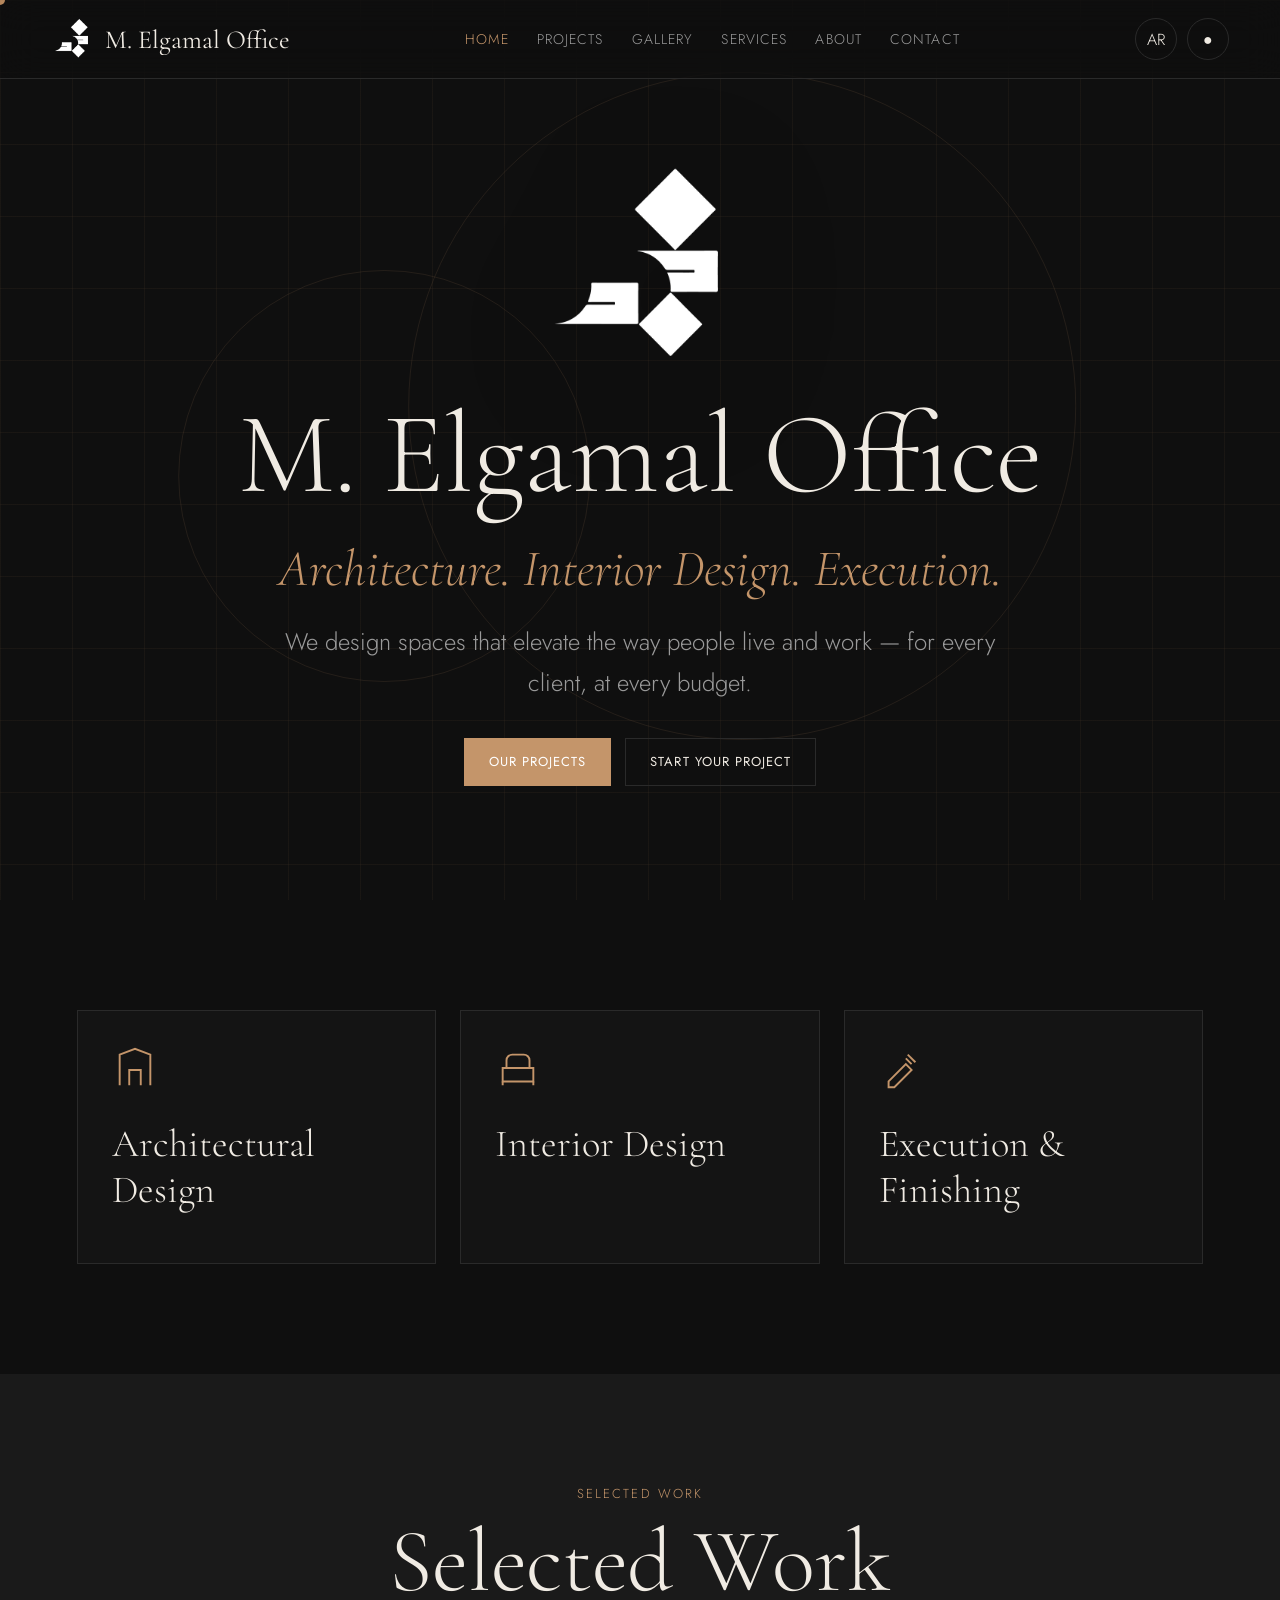
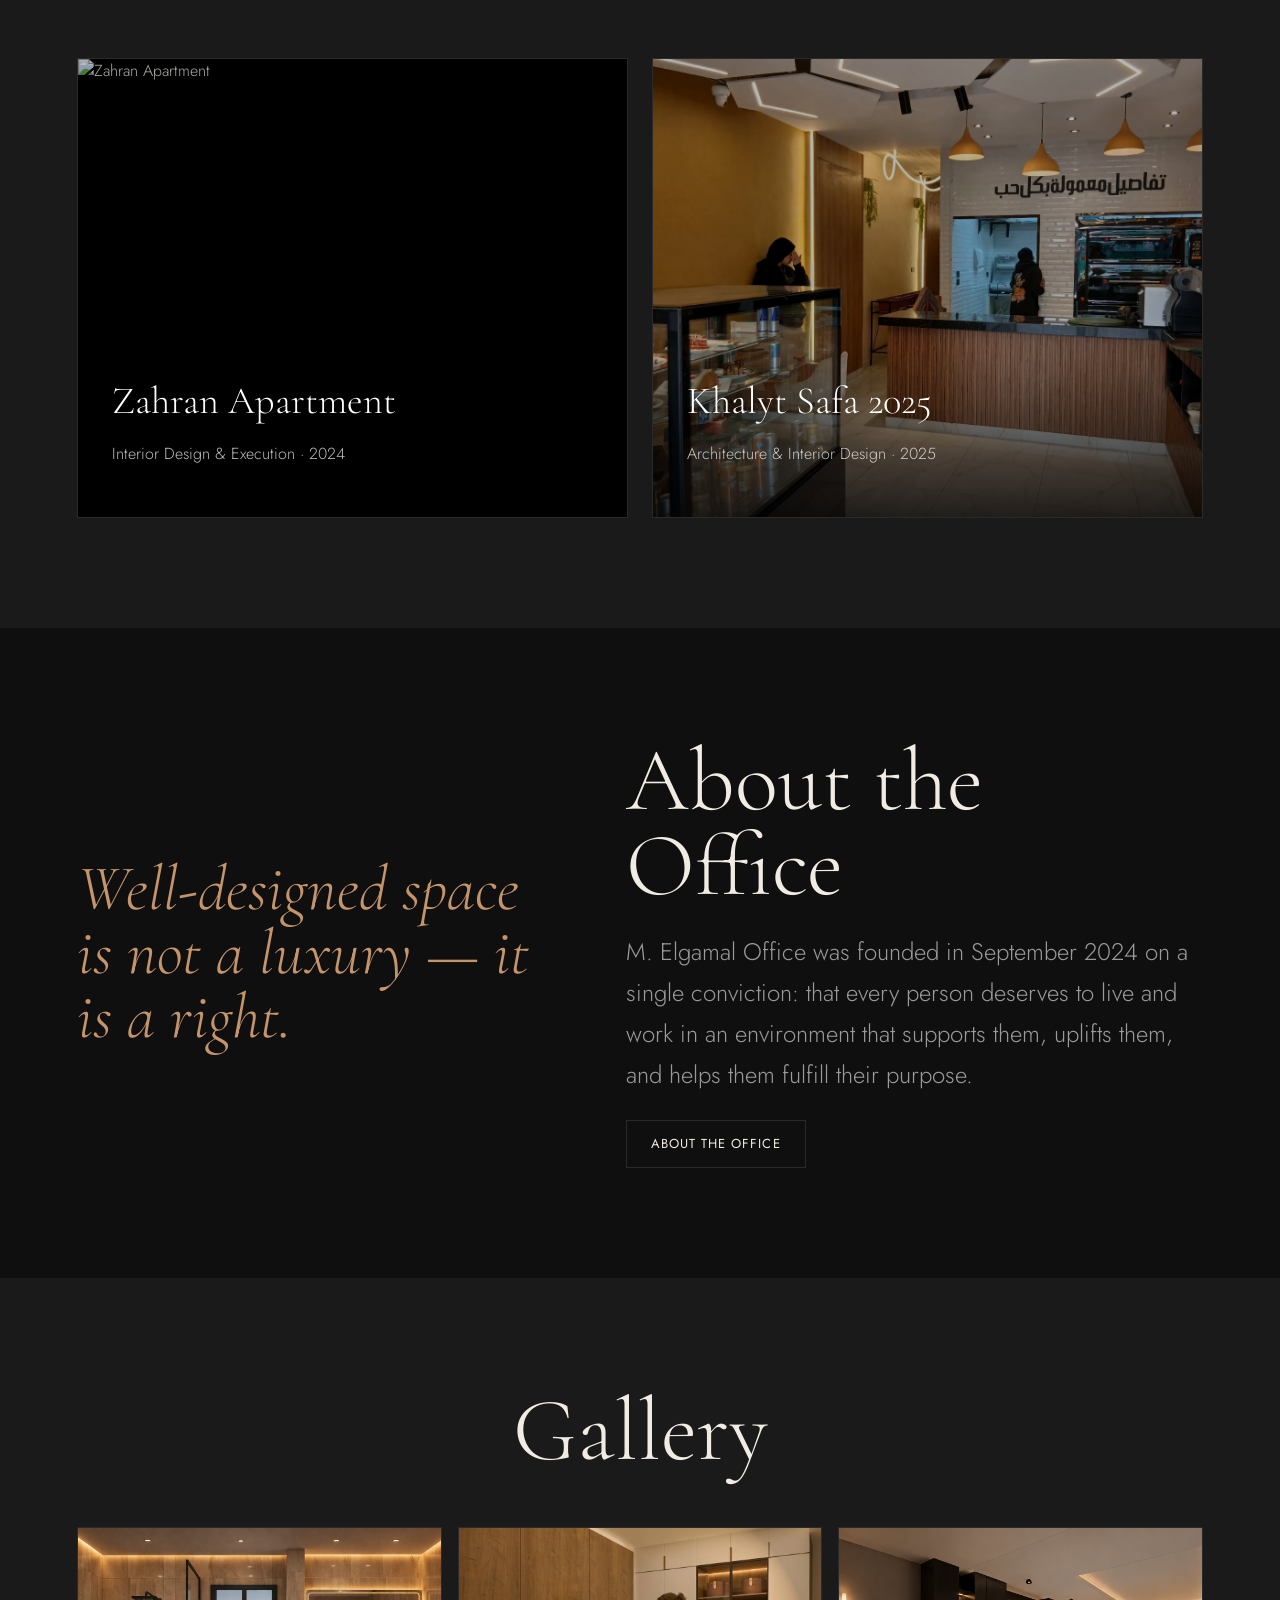
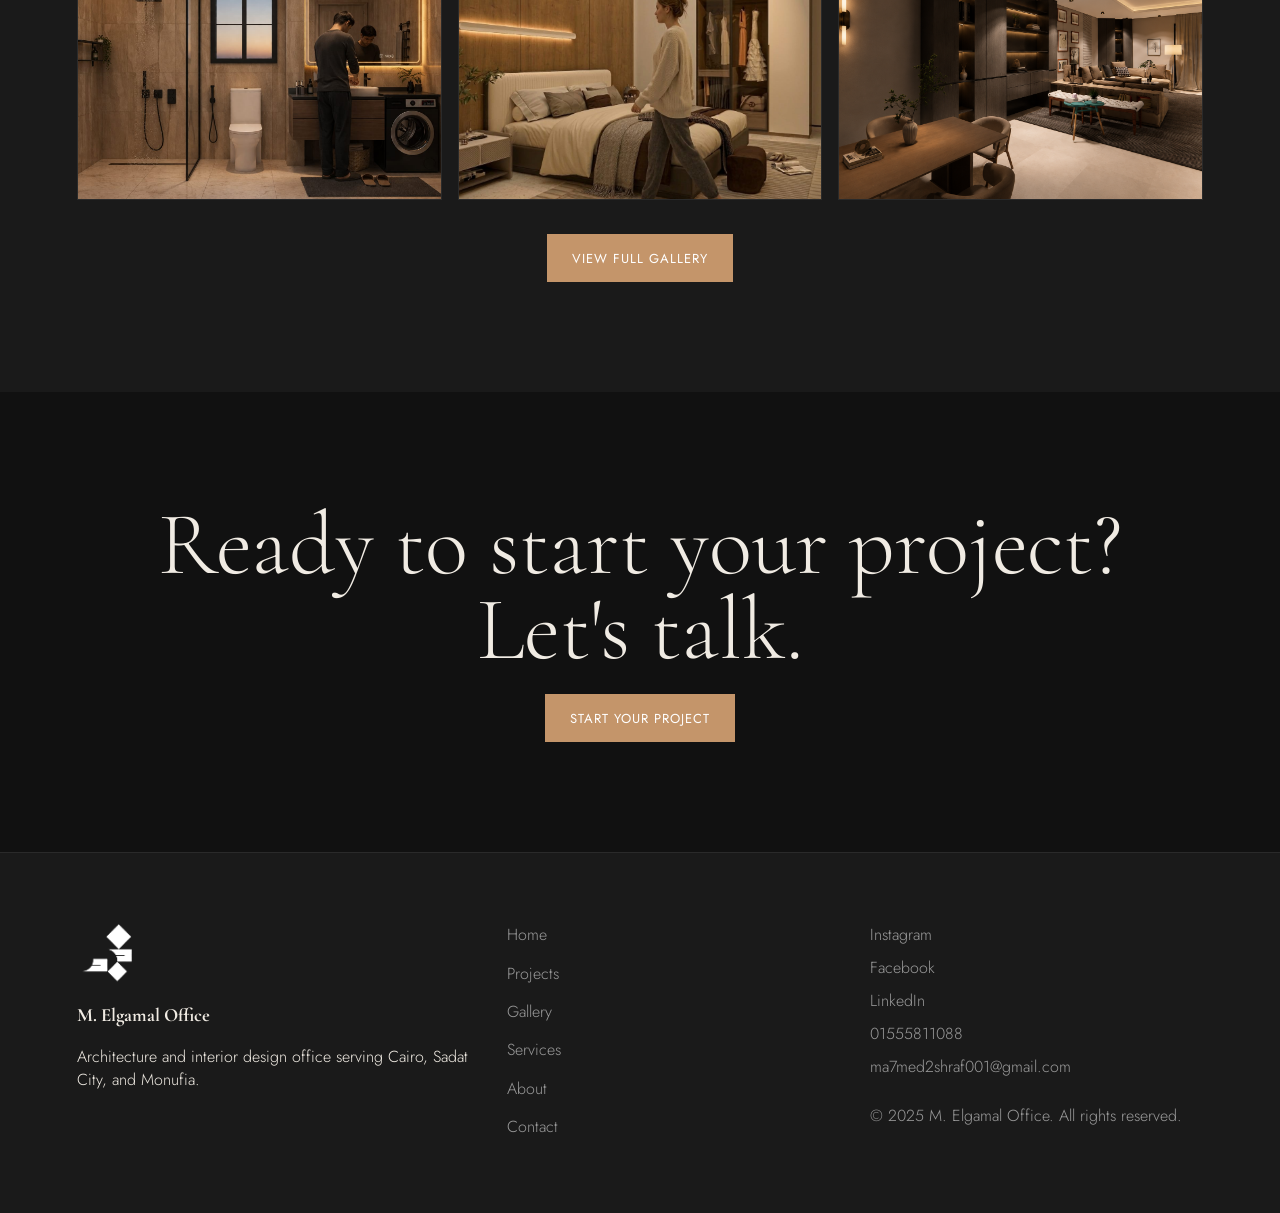
==== index.html @ efc5ca5b "Initial MA Elgamal Office website" ====
﻿<!doctype html>
<html lang='en' dir='ltr' data-theme='dark'>

<head>
    <meta charset='utf-8'>
    <meta name='viewport' content='width=device-width,initial-scale=1'>
    <title>M.Elgamal </title><meta name="description" content="M. Elgamal is an architecture and interior design firm serving Cairo, Sadat City, and Monufia.">
    <link rel='stylesheet' href='styles.css'>
</head>

<body data-page='index'>
    <main>
        <section class="hero needs-blueprint">
            <div class="hero-content"><img class="hero-logo theme-logo" src="LOGO WIHT.png" alt="M. Elgamal">
                <h1 data-en="M. Elgamal Office" data-ar="مكتب م. الجمال"></h1>
                <div class="tagline" data-en="Architecture. Interior Design. Execution."
                    data-ar="عمارة. تصميم داخلي. تنفيذ."></div>
                <p class="lead"
                    data-en="We design spaces that elevate the way people live and work — for every client, at every budget."
                    data-ar="نصمم فراغات ترفع جودة حياة الإنسان — لكل عميل، وفي كل ميزانية."></p>
                <div class="cta-row"><a class="btn primary" href="projects.html" data-en="Our Projects"
                        data-ar="مشاريعنا"></a><a class="btn secondary" href="contact.html" data-en="Start Your Project"
                        data-ar="ابدأ مشروعك"></a></div>
            </div>
        </section>
        <section class="section">
            <div class="grid cols-3 reveal">
                <article class="service-card"><svg class="service-icon" viewBox="0 0 24 24" fill="none"
                        stroke="currentColor">
                        <path d="M4 21V5l8-3 8 3v16" />
                        <path d="M9 21v-8h6v8M8 7h.01M12 7h.01M16 7h.01" />
                    </svg>
                    <h3 data-en="Architectural Design" data-ar="التصميم المعماري"></h3>
                </article>
                <article class="service-card"><svg class="service-icon" viewBox="0 0 24 24" fill="none"
                        stroke="currentColor">
                        <path d="M4 12h16v7H4z" />
                        <path d="M6 12V8a3 3 0 0 1 3-3h6a3 3 0 0 1 3 3v4M4 19v2M20 19v2" />
                    </svg>
                    <h3 data-en="Interior Design" data-ar="التصميم الداخلي"></h3>
                </article>
                <article class="service-card"><svg class="service-icon" viewBox="0 0 24 24" fill="none"
                        stroke="currentColor">
                        <path d="M14 7l3 3M5 19l9-9 3 3-9 9H5z" />
                        <path d="M15 5l4 4" />
                    </svg>
                    <h3 data-en="Execution & Finishing" data-ar="التنفيذ والتشطيب"></h3>
                </article>
            </div>
        </section>
        <section class="section alt">
            <div class="section-head reveal">
                <div class="eyebrow" data-en="Selected Work" data-ar="من أعمالنا"></div>
                <h2 data-en="Selected Work" data-ar="من أعمالنا"></h2>
            </div>
            <div class="grid cols-2"><a class="project-card reveal" href="project-zahran.html"><img
                        src="zahran project 2024/RECEPTION 00.png" alt="Zahran Apartment">
                    <div class="project-info">
                        <h3>Zahran Apartment</h3>
                        <p>Interior Design & Execution · 2024</p>
                    </div>
                </a><a class="project-card reveal" href="project-safa.html"><img src="khalyt Safa 2025/RECEPTION.jpg"
                        alt="Khalyt Safa">
                    <div class="project-info">
                        <h3>Khalyt Safa 2025</h3>
                        <p>Architecture & Interior Design · 2025</p>
                    </div>
                </a></div>
        </section>
        <section class="section">
            <div class="split reveal">
                <div class="quote" data-en="Well-designed space is not a luxury — it is a right."
                    data-ar="الفراغ المصمم بشكل جيد ليس رفاهية — بل هو حق."></div>
                <div>
                    <h2 data-en="About the Office" data-ar="عن المكتب"></h2>
                    <p class="lead"
                        data-en="M. Elgamal Office was founded in September 2024 on a single conviction: that every person deserves to live and work in an environment that supports them, uplifts them, and helps them fulfill their purpose."
                        data-ar="أُسس مكتب م. الجمال في سبتمبر 2024 على قناعة واحدة: أن كل إنسان يستحق أن يعيش ويعمل في بيئة تدعمه وترفعه وتساعده على أداء دوره.">
                    </p><a class="btn secondary" href="about.html" data-en="About the Office" data-ar="عن المكتب"></a>
                </div>
            </div>
        </section>
        <section class="section alt">
            <div class="section-head reveal">
                <h2 data-en="Gallery" data-ar="معرض الأعمال"></h2>
            </div>
            <div class="gallery-grid reveal">
                <div class="gallery-item"><img src="Interior designs/bathroom 00.jpeg" alt="Interior design"></div>
                <div class="gallery-item"><img src="Interior designs/Bedroom 00.jpeg" alt="Interior design"></div>
                <div class="gallery-item"><img src="Interior designs/Reception 00.png" alt="Interior design"></div>
            </div>
            <div class="cta-row" style="margin-top:34px"><a class="btn primary" href="gallery.html"
                    data-en="View Full Gallery" data-ar="معرض الأعمال كامل"></a></div>
        </section>
        <section class="section banner">
            <h2 data-en="Ready to start your project? Let's talk." data-ar="مستعد تبدأ مشروعك؟ تكلم معنا."></h2><a
                class="btn primary" href="contact.html" data-en="Start Your Project" data-ar="ابدأ مشروعك"></a>
        </section>
    </main>
    <script src='main.js'></script>
</body>

</html>
---- styles.css ----
﻿@import url('https://fonts.googleapis.com/css2?family=Cormorant+Garamond:ital,wght@0,300;0,400;0,600;1,300;1,400;1,600&family=Jost:wght@300;400;500&family=Noto+Sans+Arabic:wght@300;400;500;600&display=swap');
:root{--bg:#F5F0EB;--bg-secondary:#EDE8E2;--text-primary:#1A1A1A;--text-secondary:#6B6B6B;--accent:#A07850;--accent-hover:#7A5C38;--border:#D9D0C5;--shadow:0 24px 80px rgba(26,26,26,.10);--transition:all .45s cubic-bezier(.4,0,.2,1)}[data-theme=dark]{--bg:#0F0F0F;--bg-secondary:#1A1A1A;--text-primary:#F0EBE3;--text-secondary:#9A9A9A;--accent:#C4956A;--accent-hover:#D4A57A;--border:#2A2A2A;--shadow:0 24px 80px rgba(0,0,0,.40)}*{box-sizing:border-box}html{scroll-behavior:smooth}body{margin:0;background:var(--bg);color:var(--text-primary);font-family:Jost,Arial,sans-serif;font-weight:300;transition:var(--transition);overflow-x:hidden}html[dir=rtl] body{font-family:'Noto Sans Arabic',Jost,sans-serif}a{color:inherit;text-decoration:none}img{display:block;max-width:100%}button,input,select,textarea{font:inherit}.font-display,h1,h2,h3,.brand-name,.quote{font-family:'Cormorant Garamond',serif}html[dir=rtl] h1,html[dir=rtl] h2,html[dir=rtl] h3,html[dir=rtl] .brand-name{font-family:'Cormorant Garamond','Noto Sans Arabic',serif}.site-loader{position:fixed;inset:0;z-index:9999;display:grid;place-items:center;background:var(--bg);transition:opacity .45s ease,visibility .45s ease}.site-loader.hidden{opacity:0;visibility:hidden}.loader-logo{width:112px;animation:pulse 1.2s ease-in-out infinite alternate}.cursor-dot{position:fixed;width:10px;height:10px;border-radius:50%;background:var(--accent);left:0;top:0;z-index:10000;pointer-events:none;mix-blend-mode:difference;transform:translate(-50%,-50%);transition:width .2s,height .2s}.page-transitioning{opacity:.15}.blueprint-canvas{position:absolute;inset:0;overflow:hidden;pointer-events:none;opacity:.42;background-image:linear-gradient(rgba(160,120,80,.18) 1px,transparent 1px),linear-gradient(90deg,rgba(160,120,80,.18) 1px,transparent 1px);background-size:72px 72px;animation:gridMove 22s linear infinite}.blueprint-canvas:before,.blueprint-canvas:after{content:"";position:absolute;border:1px solid rgba(196,149,106,.28);border-radius:50%;width:52vw;height:52vw;min-width:420px;min-height:420px;top:8%;left:58%;transform:translateX(-50%);animation:spin 28s linear infinite}.blueprint-canvas:after{width:32vw;height:32vw;min-width:260px;min-height:260px;top:30%;left:30%;animation-duration:38s;animation-direction:reverse}.site-header{position:fixed;top:0;left:0;right:0;z-index:1000;padding:18px clamp(18px,4vw,54px);display:flex;align-items:center;justify-content:space-between;background:rgba(15,15,15,.58);backdrop-filter:blur(18px);border-bottom:1px solid var(--border);transition:var(--transition)}[data-theme=light] .site-header{background:rgba(245,240,235,.72)}.brand{display:flex;align-items:center;gap:12px}.brand img{width:42px;height:42px;object-fit:contain}.brand-name{font-size:26px;font-weight:400;white-space:nowrap;max-width:220px;overflow:hidden;text-overflow:ellipsis}.nav-links{display:flex;align-items:center;gap:28px;color:var(--text-secondary);font-size:14px;text-transform:uppercase;letter-spacing:.08em}.nav-links a.active,.nav-links a:hover{color:var(--accent)}.nav-actions{display:flex;align-items:center;gap:10px}.icon-btn,.filter-btn,.btn{border:1px solid var(--border);background:transparent;color:var(--text-primary);cursor:pointer;transition:var(--transition)}.icon-btn{width:42px;height:42px;display:grid;place-items:center;border-radius:50%}.icon-btn:hover,.filter-btn:hover,.filter-btn.active{border-color:var(--accent);color:var(--accent)}.hamburger{display:none}.btn{display:inline-flex;align-items:center;justify-content:center;min-height:48px;padding:13px 24px;border-radius:0;text-transform:uppercase;letter-spacing:.08em;font-size:13px;font-weight:400}.btn.primary{background:var(--accent);border-color:var(--accent);color:#fff}.btn.primary:hover{background:var(--accent-hover);border-color:var(--accent-hover)}.btn.secondary:hover{border-color:var(--accent);color:var(--accent)}main{min-height:80vh}.section{position:relative;padding:110px clamp(20px,6vw,90px)}.section.alt{background:var(--bg-secondary)}.section-head{max-width:850px;margin:0 auto 54px;text-align:center}.eyebrow{color:var(--accent);font-size:13px;letter-spacing:.16em;text-transform:uppercase;margin-bottom:16px}.section h1,.section h2{font-size:clamp(44px,7vw,92px);font-weight:300;line-height:.95;margin:0 0 22px}.section h3{font-size:clamp(28px,3vw,44px);font-weight:300;margin:0 0 16px}.lead{font-size:clamp(18px,2vw,24px);line-height:1.7;color:var(--text-secondary)}.hero{min-height:100vh;display:grid;place-items:center;text-align:center;padding:130px 20px 80px;position:relative;overflow:hidden}.hero-content{position:relative;z-index:2;max-width:980px;animation:rise .9s ease both}.hero-logo{width:clamp(140px,16vw,220px);margin:0 auto 26px;filter:drop-shadow(0 24px 60px rgba(0,0,0,.25))}.hero h1{font-size:clamp(38px,9vw,148px);font-weight:300;line-height:1.05;margin:0 auto;max-width:980px}.tagline{font-family:'Cormorant Garamond',serif;font-style:italic;font-size:clamp(28px,4vw,58px);color:var(--accent);margin:22px 0}.hero p{max-width:720px;margin:0 auto 34px}.cta-row{display:flex;gap:14px;justify-content:center;flex-wrap:wrap}.grid{display:grid;gap:24px}.grid.cols-3{grid-template-columns:repeat(3,1fr)}.grid.cols-2{grid-template-columns:repeat(2,1fr)}.service-card,.team-card,.value-card,.info-card{border:1px solid var(--border);background:rgba(255,255,255,.02);padding:34px;transition:var(--transition)}.service-card:hover,.project-card:hover,.team-card:hover{transform:translateY(-8px);box-shadow:var(--shadow)}.service-icon{width:46px;height:46px;color:var(--accent);margin-bottom:24px}.project-card{position:relative;overflow:hidden;border:1px solid var(--border);min-height:460px;background:#000;transition:var(--transition)}.project-card.large{min-height:520px}.project-card img{position:absolute;inset:0;width:100%;height:100%;object-fit:cover;opacity:.72;transition:transform .7s ease}.project-card:hover img{transform:scale(1.05)}.project-info{position:absolute;left:0;right:0;bottom:0;padding:34px;background:linear-gradient(transparent,rgba(0,0,0,.78));color:#fff}.project-info p{color:rgba(255,255,255,.74);line-height:1.7}.split{display:grid;grid-template-columns:.9fr 1.1fr;gap:clamp(34px,6vw,90px);align-items:center}.quote{font-size:clamp(38px,5vw,74px);font-style:italic;line-height:1;color:var(--accent)}.gallery-grid{display:grid;grid-template-columns:repeat(3,1fr);gap:16px}.gallery-item{position:relative;aspect-ratio:4/3;overflow:hidden;border:1px solid var(--border);background:var(--bg-secondary);cursor:pointer}.gallery-item img{width:100%;height:100%;object-fit:cover;transition:transform .55s ease}.gallery-item:hover img{transform:scale(1.06)}.filter-bar{display:flex;gap:10px;justify-content:center;flex-wrap:wrap;margin-bottom:34px}.filter-btn{padding:11px 18px;text-transform:uppercase;font-size:13px;letter-spacing:.08em}.banner{background:#111;color:#F0EBE3;text-align:center}.banner h2{color:#F0EBE3}.page-hero{min-height:62vh;display:grid;place-items:end start;padding:170px clamp(20px,6vw,90px) 80px;position:relative;overflow:hidden}.project-hero{min-height:100vh;color:#fff;background:#111}.project-hero>img{position:absolute;inset:0;width:100%;height:100%;object-fit:cover;opacity:.58}.project-hero .content{position:relative;z-index:2;max-width:900px}.info-bar{display:grid;grid-template-columns:repeat(4,1fr);gap:1px;background:var(--border);border:1px solid var(--border)}.info-card{background:var(--bg);border:0}.info-card span{display:block;color:var(--accent);font-size:12px;text-transform:uppercase;letter-spacing:.12em;margin-bottom:10px}.body-copy{max-width:920px;margin:auto;font-size:20px;line-height:1.9;color:var(--text-secondary)}.project-nav{display:flex;justify-content:space-between;gap:14px;border-top:1px solid var(--border);padding-top:34px}.service-row{display:grid;grid-template-columns:1fr 1fr;gap:48px;align-items:center;margin-bottom:80px}.service-row:nth-child(even) .service-image{order:2}.service-image{aspect-ratio:5/4;overflow:hidden;border:1px solid var(--border)}.service-image img{width:100%;height:100%;object-fit:cover}.check-list{padding:0;margin:24px 0 0;list-style:none;color:var(--text-secondary)}.check-list li{margin:9px 0}.contact-layout{display:grid;grid-template-columns:.85fr 1.15fr;gap:52px}.contact-list{display:grid;gap:18px}.contact-list a{color:var(--accent)}.contact-form{display:grid;gap:16px}.contact-form input,.contact-form select,.contact-form textarea{width:100%;border:1px solid var(--border);background:var(--bg-secondary);color:var(--text-primary);padding:15px 16px;outline:0}.contact-form textarea{min-height:160px;resize:vertical}.form-success{display:none;color:var(--accent);margin-top:12px}.team-card img{width:100%;aspect-ratio:4/5;object-fit:cover;margin-bottom:24px;border:1px solid var(--border)}.lightbox{position:fixed;inset:0;z-index:9000;background:rgba(0,0,0,.92);display:none;align-items:center;justify-content:center;padding:24px}.lightbox.open{display:flex}.lightbox img{max-width:92vw;max-height:86vh;object-fit:contain}.lightbox-close{position:absolute;top:24px;right:28px;color:#fff;background:transparent;border:0;font-size:34px;cursor:pointer}.site-footer{padding:70px clamp(20px,6vw,90px);background:var(--bg-secondary);border-top:1px solid var(--border)}.footer-grid{display:grid;grid-template-columns:1.2fr 1fr 1fr;gap:30px}.footer-logo{width:62px;margin-bottom:18px}.footer-links,.social-links{display:grid;gap:10px;color:var(--text-secondary)}.reveal{opacity:0;transform:translateY(34px);transition:opacity .8s ease,transform .8s ease}.reveal.visible{opacity:1;transform:none}@keyframes pulse{to{transform:scale(1.06);opacity:.72}}@keyframes rise{from{opacity:0;transform:translateY(34px)}to{opacity:1;transform:none}}@keyframes gridMove{to{background-position:72px 72px}}@keyframes spin{to{transform:translateX(-50%) rotate(360deg)}}@media(max-width:900px){.cursor-dot{display:none}.hamburger{display:grid}.nav-links{position:fixed;top:79px;left:0;right:0;background:var(--bg);border-bottom:1px solid var(--border);padding:24px;display:none;grid-template-columns:1fr;gap:18px}.nav-links.open{display:grid}.grid.cols-3,.grid.cols-2,.split,.service-row,.contact-layout,.footer-grid,.info-bar{grid-template-columns:1fr}.service-row:nth-child(even) .service-image{order:0}.gallery-grid{grid-template-columns:1fr 1fr}.project-card,.project-card.large{min-height:360px}.section{padding:84px 20px}.project-nav{flex-direction:column}.nav-actions{gap:6px}.brand-name{font-size:20px;max-width:160px}}@media(max-width:560px){.gallery-grid{grid-template-columns:1fr}.hero h1{font-size:clamp(34px,10vw,60px);line-height:1.1;margin-top:8px}.hero-logo{width:clamp(118px,34vw,150px);margin-bottom:20px}.tagline{font-size:clamp(25px,8vw,38px);margin-top:18px;margin-bottom:18px}.section h1,.section h2{font-size:46px}.page-hero{min-height:52vh}.btn{width:100%}.cta-row{width:100%}.site-header{padding:14px 16px}.brand img{width:36px;height:36px}.icon-btn{width:38px;height:38px}}


@media(max-width:480px){.hero{padding:112px 18px 64px}.hero h1{font-size:clamp(34px,10vw,52px);line-height:1.1;margin-top:8px}.hero-logo{margin-bottom:22px}.tagline{margin-top:18px}}
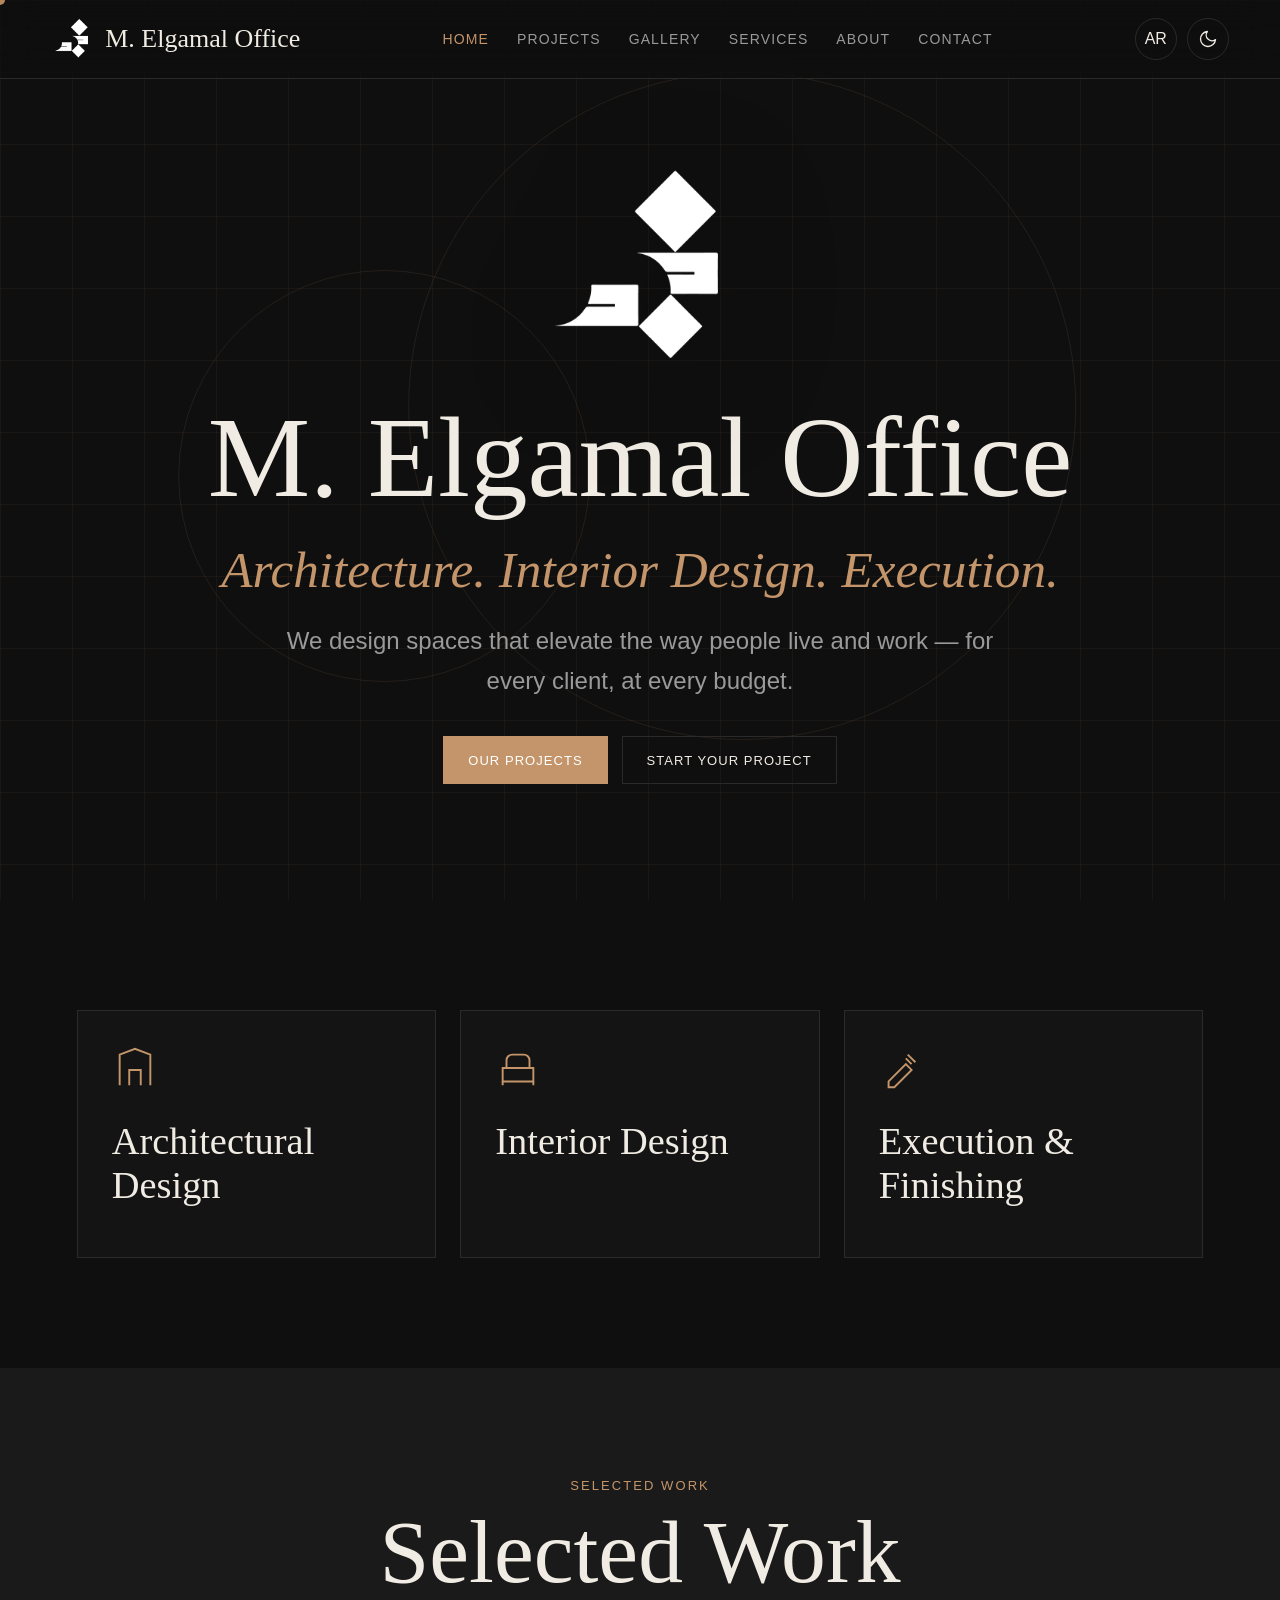
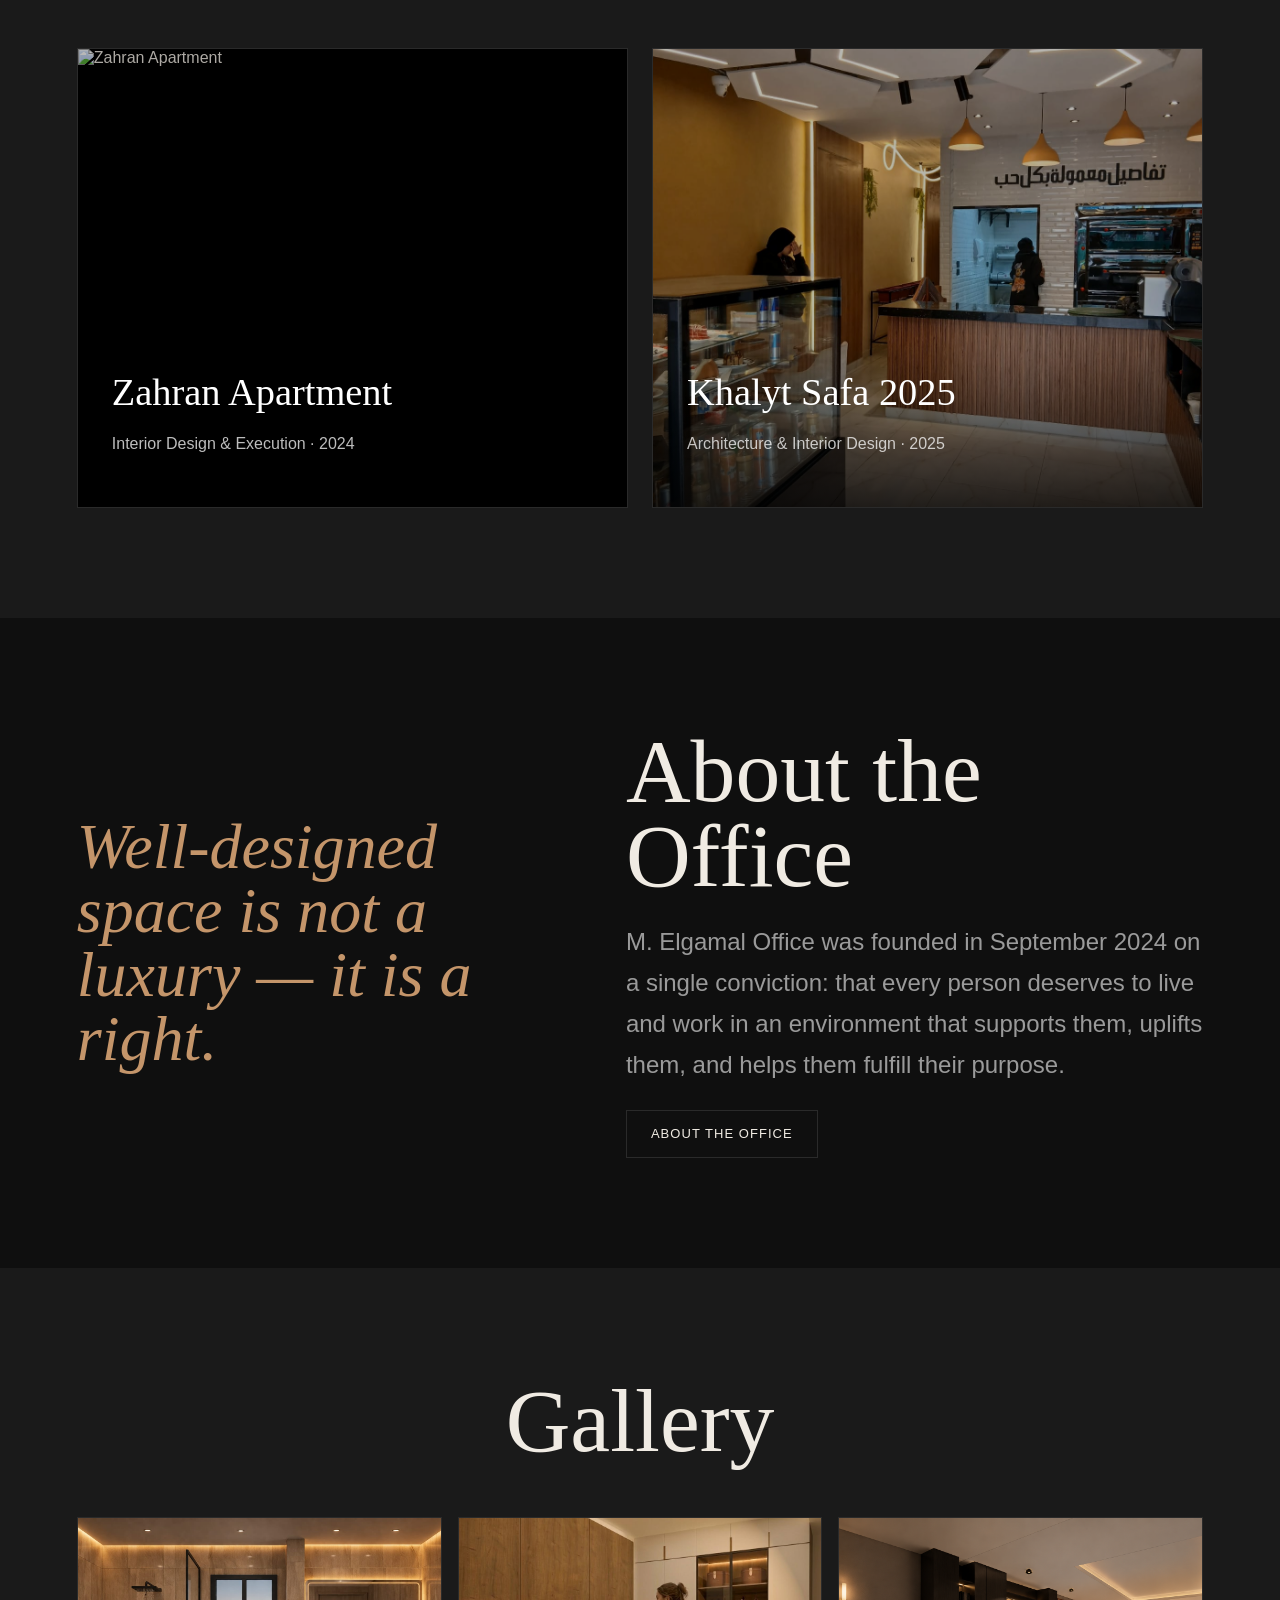
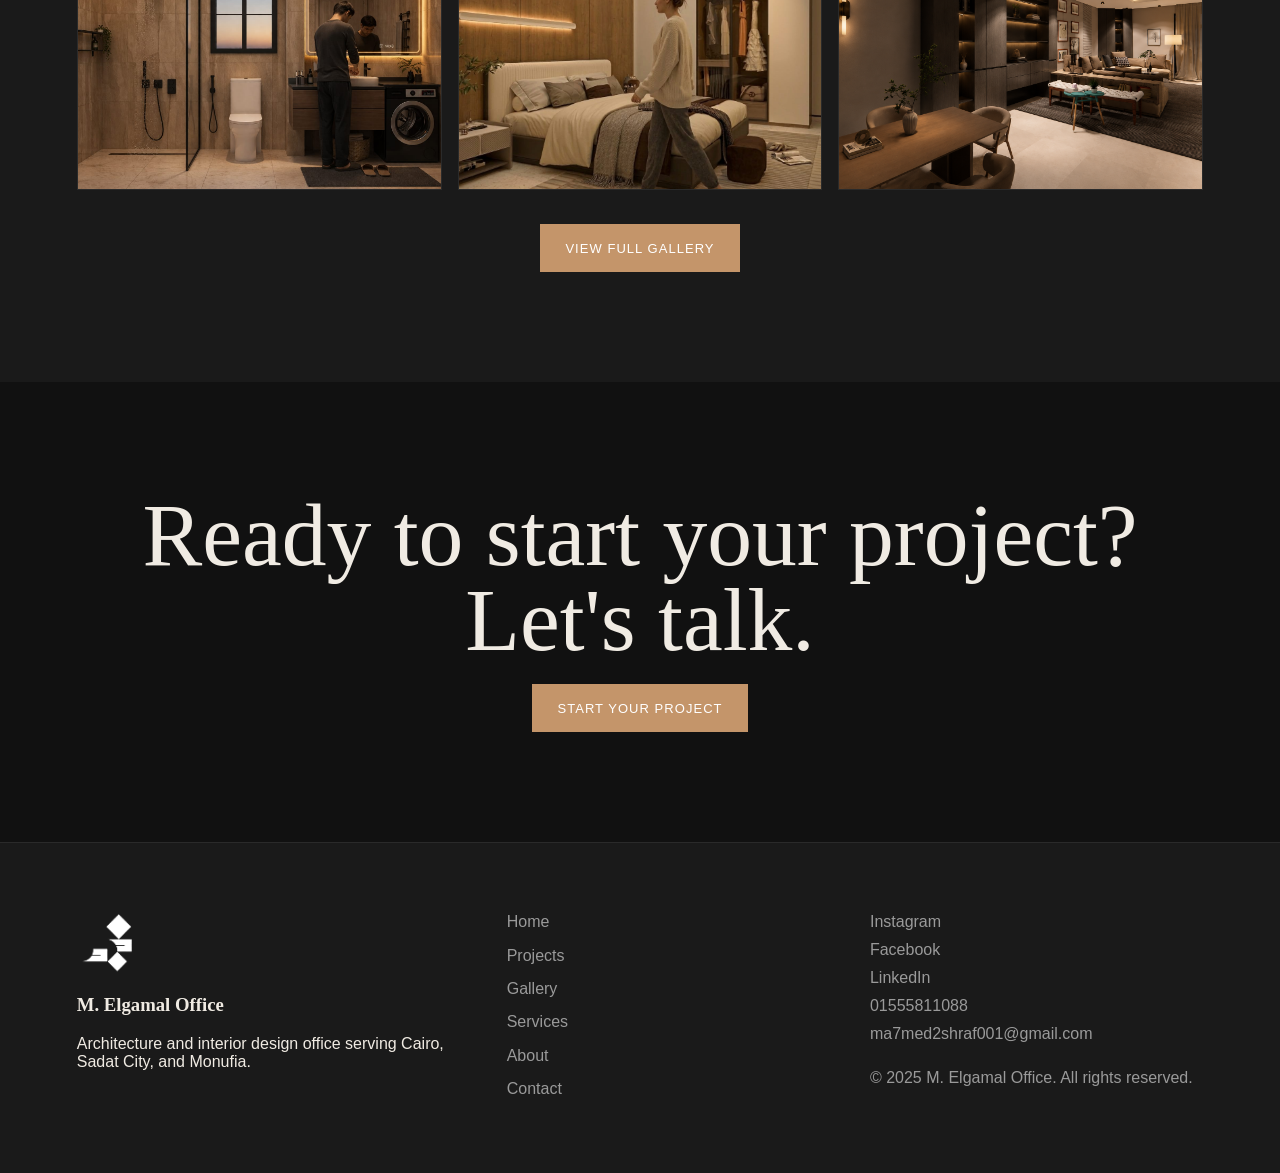
==== commit 8e8bc7c5: "Fix Arabic year digits and CFO Arabic name" ====
--- a/index.html
+++ b/index.html
@@ -75,7 +75,7 @@
                     <h2 data-en="About the Office" data-ar="عن المكتب"></h2>
                     <p class="lead"
                         data-en="M. Elgamal Office was founded in September 2024 on a single conviction: that every person deserves to live and work in an environment that supports them, uplifts them, and helps them fulfill their purpose."
-                        data-ar="أُسس مكتب م. الجمال في سبتمبر 2024 على قناعة واحدة: أن كل إنسان يستحق أن يعيش ويعمل في بيئة تدعمه وترفعه وتساعده على أداء دوره.">
+                        data-ar="أُسس مكتب م. الجمال في سبتمبر ٢٠٢٤ على قناعة واحدة: أن كل إنسان يستحق أن يعيش ويعمل في بيئة تدعمه وترفعه وتساعده على أداء دوره.">
                     </p><a class="btn secondary" href="about.html" data-en="About the Office" data-ar="عن المكتب"></a>
                 </div>
             </div>
@@ -101,3 +101,4 @@
 </body>
 
 </html>
+
--- a/styles.css
+++ b/styles.css
@@ -1,6 +1,8 @@
-﻿@import url('https://fonts.googleapis.com/css2?family=Cormorant+Garamond:ital,wght@0,300;0,400;0,600;1,300;1,400;1,600&family=Jost:wght@300;400;500&family=Noto+Sans+Arabic:wght@300;400;500;600&display=swap');
-:root{--bg:#F5F0EB;--bg-secondary:#EDE8E2;--text-primary:#1A1A1A;--text-secondary:#6B6B6B;--accent:#A07850;--accent-hover:#7A5C38;--border:#D9D0C5;--shadow:0 24px 80px rgba(26,26,26,.10);--transition:all .45s cubic-bezier(.4,0,.2,1)}[data-theme=dark]{--bg:#0F0F0F;--bg-secondary:#1A1A1A;--text-primary:#F0EBE3;--text-secondary:#9A9A9A;--accent:#C4956A;--accent-hover:#D4A57A;--border:#2A2A2A;--shadow:0 24px 80px rgba(0,0,0,.40)}*{box-sizing:border-box}html{scroll-behavior:smooth}body{margin:0;background:var(--bg);color:var(--text-primary);font-family:Jost,Arial,sans-serif;font-weight:300;transition:var(--transition);overflow-x:hidden}html[dir=rtl] body{font-family:'Noto Sans Arabic',Jost,sans-serif}a{color:inherit;text-decoration:none}img{display:block;max-width:100%}button,input,select,textarea{font:inherit}.font-display,h1,h2,h3,.brand-name,.quote{font-family:'Cormorant Garamond',serif}html[dir=rtl] h1,html[dir=rtl] h2,html[dir=rtl] h3,html[dir=rtl] .brand-name{font-family:'Cormorant Garamond','Noto Sans Arabic',serif}.site-loader{position:fixed;inset:0;z-index:9999;display:grid;place-items:center;background:var(--bg);transition:opacity .45s ease,visibility .45s ease}.site-loader.hidden{opacity:0;visibility:hidden}.loader-logo{width:112px;animation:pulse 1.2s ease-in-out infinite alternate}.cursor-dot{position:fixed;width:10px;height:10px;border-radius:50%;background:var(--accent);left:0;top:0;z-index:10000;pointer-events:none;mix-blend-mode:difference;transform:translate(-50%,-50%);transition:width .2s,height .2s}.page-transitioning{opacity:.15}.blueprint-canvas{position:absolute;inset:0;overflow:hidden;pointer-events:none;opacity:.42;background-image:linear-gradient(rgba(160,120,80,.18) 1px,transparent 1px),linear-gradient(90deg,rgba(160,120,80,.18) 1px,transparent 1px);background-size:72px 72px;animation:gridMove 22s linear infinite}.blueprint-canvas:before,.blueprint-canvas:after{content:"";position:absolute;border:1px solid rgba(196,149,106,.28);border-radius:50%;width:52vw;height:52vw;min-width:420px;min-height:420px;top:8%;left:58%;transform:translateX(-50%);animation:spin 28s linear infinite}.blueprint-canvas:after{width:32vw;height:32vw;min-width:260px;min-height:260px;top:30%;left:30%;animation-duration:38s;animation-direction:reverse}.site-header{position:fixed;top:0;left:0;right:0;z-index:1000;padding:18px clamp(18px,4vw,54px);display:flex;align-items:center;justify-content:space-between;background:rgba(15,15,15,.58);backdrop-filter:blur(18px);border-bottom:1px solid var(--border);transition:var(--transition)}[data-theme=light] .site-header{background:rgba(245,240,235,.72)}.brand{display:flex;align-items:center;gap:12px}.brand img{width:42px;height:42px;object-fit:contain}.brand-name{font-size:26px;font-weight:400;white-space:nowrap;max-width:220px;overflow:hidden;text-overflow:ellipsis}.nav-links{display:flex;align-items:center;gap:28px;color:var(--text-secondary);font-size:14px;text-transform:uppercase;letter-spacing:.08em}.nav-links a.active,.nav-links a:hover{color:var(--accent)}.nav-actions{display:flex;align-items:center;gap:10px}.icon-btn,.filter-btn,.btn{border:1px solid var(--border);background:transparent;color:var(--text-primary);cursor:pointer;transition:var(--transition)}.icon-btn{width:42px;height:42px;display:grid;place-items:center;border-radius:50%}.icon-btn:hover,.filter-btn:hover,.filter-btn.active{border-color:var(--accent);color:var(--accent)}.hamburger{display:none}.btn{display:inline-flex;align-items:center;justify-content:center;min-height:48px;padding:13px 24px;border-radius:0;text-transform:uppercase;letter-spacing:.08em;font-size:13px;font-weight:400}.btn.primary{background:var(--accent);border-color:var(--accent);color:#fff}.btn.primary:hover{background:var(--accent-hover);border-color:var(--accent-hover)}.btn.secondary:hover{border-color:var(--accent);color:var(--accent)}main{min-height:80vh}.section{position:relative;padding:110px clamp(20px,6vw,90px)}.section.alt{background:var(--bg-secondary)}.section-head{max-width:850px;margin:0 auto 54px;text-align:center}.eyebrow{color:var(--accent);font-size:13px;letter-spacing:.16em;text-transform:uppercase;margin-bottom:16px}.section h1,.section h2{font-size:clamp(44px,7vw,92px);font-weight:300;line-height:.95;margin:0 0 22px}.section h3{font-size:clamp(28px,3vw,44px);font-weight:300;margin:0 0 16px}.lead{font-size:clamp(18px,2vw,24px);line-height:1.7;color:var(--text-secondary)}.hero{min-height:100vh;display:grid;place-items:center;text-align:center;padding:130px 20px 80px;position:relative;overflow:hidden}.hero-content{position:relative;z-index:2;max-width:980px;animation:rise .9s ease both}.hero-logo{width:clamp(140px,16vw,220px);margin:0 auto 26px;filter:drop-shadow(0 24px 60px rgba(0,0,0,.25))}.hero h1{font-size:clamp(38px,9vw,148px);font-weight:300;line-height:1.05;margin:0 auto;max-width:980px}.tagline{font-family:'Cormorant Garamond',serif;font-style:italic;font-size:clamp(28px,4vw,58px);color:var(--accent);margin:22px 0}.hero p{max-width:720px;margin:0 auto 34px}.cta-row{display:flex;gap:14px;justify-content:center;flex-wrap:wrap}.grid{display:grid;gap:24px}.grid.cols-3{grid-template-columns:repeat(3,1fr)}.grid.cols-2{grid-template-columns:repeat(2,1fr)}.service-card,.team-card,.value-card,.info-card{border:1px solid var(--border);background:rgba(255,255,255,.02);padding:34px;transition:var(--transition)}.service-card:hover,.project-card:hover,.team-card:hover{transform:translateY(-8px);box-shadow:var(--shadow)}.service-icon{width:46px;height:46px;color:var(--accent);margin-bottom:24px}.project-card{position:relative;overflow:hidden;border:1px solid var(--border);min-height:460px;background:#000;transition:var(--transition)}.project-card.large{min-height:520px}.project-card img{position:absolute;inset:0;width:100%;height:100%;object-fit:cover;opacity:.72;transition:transform .7s ease}.project-card:hover img{transform:scale(1.05)}.project-info{position:absolute;left:0;right:0;bottom:0;padding:34px;background:linear-gradient(transparent,rgba(0,0,0,.78));color:#fff}.project-info p{color:rgba(255,255,255,.74);line-height:1.7}.split{display:grid;grid-template-columns:.9fr 1.1fr;gap:clamp(34px,6vw,90px);align-items:center}.quote{font-size:clamp(38px,5vw,74px);font-style:italic;line-height:1;color:var(--accent)}.gallery-grid{display:grid;grid-template-columns:repeat(3,1fr);gap:16px}.gallery-item{position:relative;aspect-ratio:4/3;overflow:hidden;border:1px solid var(--border);background:var(--bg-secondary);cursor:pointer}.gallery-item img{width:100%;height:100%;object-fit:cover;transition:transform .55s ease}.gallery-item:hover img{transform:scale(1.06)}.filter-bar{display:flex;gap:10px;justify-content:center;flex-wrap:wrap;margin-bottom:34px}.filter-btn{padding:11px 18px;text-transform:uppercase;font-size:13px;letter-spacing:.08em}.banner{background:#111;color:#F0EBE3;text-align:center}.banner h2{color:#F0EBE3}.page-hero{min-height:62vh;display:grid;place-items:end start;padding:170px clamp(20px,6vw,90px) 80px;position:relative;overflow:hidden}.project-hero{min-height:100vh;color:#fff;background:#111}.project-hero>img{position:absolute;inset:0;width:100%;height:100%;object-fit:cover;opacity:.58}.project-hero .content{position:relative;z-index:2;max-width:900px}.info-bar{display:grid;grid-template-columns:repeat(4,1fr);gap:1px;background:var(--border);border:1px solid var(--border)}.info-card{background:var(--bg);border:0}.info-card span{display:block;color:var(--accent);font-size:12px;text-transform:uppercase;letter-spacing:.12em;margin-bottom:10px}.body-copy{max-width:920px;margin:auto;font-size:20px;line-height:1.9;color:var(--text-secondary)}.project-nav{display:flex;justify-content:space-between;gap:14px;border-top:1px solid var(--border);padding-top:34px}.service-row{display:grid;grid-template-columns:1fr 1fr;gap:48px;align-items:center;margin-bottom:80px}.service-row:nth-child(even) .service-image{order:2}.service-image{aspect-ratio:5/4;overflow:hidden;border:1px solid var(--border)}.service-image img{width:100%;height:100%;object-fit:cover}.check-list{padding:0;margin:24px 0 0;list-style:none;color:var(--text-secondary)}.check-list li{margin:9px 0}.contact-layout{display:grid;grid-template-columns:.85fr 1.15fr;gap:52px}.contact-list{display:grid;gap:18px}.contact-list a{color:var(--accent)}.contact-form{display:grid;gap:16px}.contact-form input,.contact-form select,.contact-form textarea{width:100%;border:1px solid var(--border);background:var(--bg-secondary);color:var(--text-primary);padding:15px 16px;outline:0}.contact-form textarea{min-height:160px;resize:vertical}.form-success{display:none;color:var(--accent);margin-top:12px}.team-card img{width:100%;aspect-ratio:4/5;object-fit:cover;margin-bottom:24px;border:1px solid var(--border)}.lightbox{position:fixed;inset:0;z-index:9000;background:rgba(0,0,0,.92);display:none;align-items:center;justify-content:center;padding:24px}.lightbox.open{display:flex}.lightbox img{max-width:92vw;max-height:86vh;object-fit:contain}.lightbox-close{position:absolute;top:24px;right:28px;color:#fff;background:transparent;border:0;font-size:34px;cursor:pointer}.site-footer{padding:70px clamp(20px,6vw,90px);background:var(--bg-secondary);border-top:1px solid var(--border)}.footer-grid{display:grid;grid-template-columns:1.2fr 1fr 1fr;gap:30px}.footer-logo{width:62px;margin-bottom:18px}.footer-links,.social-links{display:grid;gap:10px;color:var(--text-secondary)}.reveal{opacity:0;transform:translateY(34px);transition:opacity .8s ease,transform .8s ease}.reveal.visible{opacity:1;transform:none}@keyframes pulse{to{transform:scale(1.06);opacity:.72}}@keyframes rise{from{opacity:0;transform:translateY(34px)}to{opacity:1;transform:none}}@keyframes gridMove{to{background-position:72px 72px}}@keyframes spin{to{transform:translateX(-50%) rotate(360deg)}}@media(max-width:900px){.cursor-dot{display:none}.hamburger{display:grid}.nav-links{position:fixed;top:79px;left:0;right:0;background:var(--bg);border-bottom:1px solid var(--border);padding:24px;display:none;grid-template-columns:1fr;gap:18px}.nav-links.open{display:grid}.grid.cols-3,.grid.cols-2,.split,.service-row,.contact-layout,.footer-grid,.info-bar{grid-template-columns:1fr}.service-row:nth-child(even) .service-image{order:0}.gallery-grid{grid-template-columns:1fr 1fr}.project-card,.project-card.large{min-height:360px}.section{padding:84px 20px}.project-nav{flex-direction:column}.nav-actions{gap:6px}.brand-name{font-size:20px;max-width:160px}}@media(max-width:560px){.gallery-grid{grid-template-columns:1fr}.hero h1{font-size:clamp(34px,10vw,60px);line-height:1.1;margin-top:8px}.hero-logo{width:clamp(118px,34vw,150px);margin-bottom:20px}.tagline{font-size:clamp(25px,8vw,38px);margin-top:18px;margin-bottom:18px}.section h1,.section h2{font-size:46px}.page-hero{min-height:52vh}.btn{width:100%}.cta-row{width:100%}.site-header{padding:14px 16px}.brand img{width:36px;height:36px}.icon-btn{width:38px;height:38px}}
+﻿@font-face{font-family:'Panorama Naskh';src:url('fonts/PanoramaNaskhMobile-Regular.otf') format('opentype');font-weight:400;font-style:normal;font-display:swap}
+@import url('https://fonts.googleapis.com/css2?family=Cormorant+Garamond:ital,wght@0,300;0,400;0,600;1,300;1,400;1,600&family=Jost:wght@300;400;500&family=Noto+Sans+Arabic:wght@300;400;500;600&display=swap');
+:root{--bg:#F5F0EB;--bg-secondary:#E8E1D8;--text-primary:#1A1A1A;--text-secondary:#5A5A5A;--accent:#A07850;--accent-hover:#7A5C38;--border:#CFC3B4;--shadow:0 24px 80px rgba(26,26,26,.12);--transition:all .45s cubic-bezier(.4,0,.2,1)}[data-theme=dark]{--bg:#0F0F0F;--bg-secondary:#1A1A1A;--text-primary:#F0EBE3;--text-secondary:#9A9A9A;--accent:#C4956A;--accent-hover:#D4A57A;--border:#2A2A2A;--shadow:0 24px 80px rgba(0,0,0,.40)}*{box-sizing:border-box}html{scroll-behavior:smooth}body{margin:0;background:var(--bg);color:var(--text-primary);font-family:Jost,Arial,sans-serif;font-weight:300;transition:var(--transition);overflow-x:hidden}html[dir=rtl],html[dir=rtl] body{font-family:'Panorama Naskh',Jost,sans-serif}a{color:inherit;text-decoration:none}img{display:block;max-width:100%}button,input,select,textarea{font:inherit}.font-display,h1,h2,h3,.brand-name,.quote{font-family:'Cormorant Garamond',serif}html[dir=rtl] h1,html[dir=rtl] h2,html[dir=rtl] h3,html[dir=rtl] .brand-name{font-family:'Panorama Naskh','Cormorant Garamond',serif}.site-loader{position:fixed;inset:0;z-index:9999;display:grid;place-items:center;background:var(--bg);transition:opacity .3s ease,visibility .3s ease}.site-loader.hidden,.site-loader.is-hidden{opacity:0;visibility:hidden}.loader-logo{width:112px;animation:pulse 1.2s ease-in-out infinite alternate}.cursor-dot{position:fixed;width:10px;height:10px;border-radius:50%;background:var(--accent);left:0;top:0;z-index:10000;pointer-events:none;mix-blend-mode:difference;transform:translate(-50%,-50%);transition:width .2s,height .2s}.page-transitioning{opacity:.15}.blueprint-canvas{position:absolute;inset:0;overflow:hidden;pointer-events:none;opacity:.42;background-image:linear-gradient(rgba(160,120,80,.18) 1px,transparent 1px),linear-gradient(90deg,rgba(160,120,80,.18) 1px,transparent 1px);background-size:72px 72px;animation:gridMove 22s linear infinite}.blueprint-canvas:before,.blueprint-canvas:after{content:"";position:absolute;border:1px solid rgba(196,149,106,.28);border-radius:50%;width:52vw;height:52vw;min-width:420px;min-height:420px;top:8%;left:58%;transform:translateX(-50%);animation:spin 28s linear infinite}.blueprint-canvas:after{width:32vw;height:32vw;min-width:260px;min-height:260px;top:30%;left:30%;animation-duration:38s;animation-direction:reverse}.site-header{position:fixed;top:0;left:0;right:0;z-index:1000;padding:18px clamp(18px,4vw,54px);display:flex;align-items:center;justify-content:space-between;background:rgba(15,15,15,.58);backdrop-filter:blur(18px);border-bottom:1px solid var(--border);transition:var(--transition)}[data-theme=light] .site-header{background:rgba(245,240,235,.72)}.brand{display:flex;align-items:center;gap:12px}.brand img{width:42px;height:42px;object-fit:contain}.brand-name{font-size:26px;font-weight:400;white-space:nowrap;max-width:220px;overflow:hidden;text-overflow:ellipsis}.nav-links{display:flex;align-items:center;gap:28px;color:var(--text-secondary);font-size:14px;text-transform:uppercase;letter-spacing:.08em}.nav-links a.active,.nav-links a:hover{color:var(--accent)}.nav-actions{display:flex;align-items:center;gap:10px}.icon-btn,.filter-btn,.btn{border:1px solid var(--border);background:transparent;color:var(--text-primary);cursor:pointer;transition:var(--transition)}.icon-btn{width:42px;height:42px;display:grid;place-items:center;border-radius:50%}.icon-btn:hover,.filter-btn:hover,.filter-btn.active{border-color:var(--accent);color:var(--accent)}.theme-toggle .icon-sun,.theme-toggle .icon-moon{display:block}.theme-toggle .icon-moon{display:none}[data-theme=dark] .theme-toggle .icon-sun{display:none}[data-theme=dark] .theme-toggle .icon-moon{display:block}.hamburger{display:none}.btn{display:inline-flex;align-items:center;justify-content:center;min-height:48px;padding:13px 24px;border-radius:0;text-transform:uppercase;letter-spacing:.08em;font-size:13px;font-weight:400}.btn.primary{background:var(--accent);border-color:var(--accent);color:#fff}.btn.primary:hover{background:var(--accent-hover);border-color:var(--accent-hover)}.btn.secondary:hover{border-color:var(--accent);color:var(--accent)}main{min-height:80vh}.section{position:relative;padding:110px clamp(20px,6vw,90px)}.section.alt{background:var(--bg-secondary)}.section-head{max-width:850px;margin:0 auto 54px;text-align:center}.eyebrow{color:var(--accent);font-size:13px;letter-spacing:.16em;text-transform:uppercase;margin-bottom:16px}.section h1,.section h2{font-size:clamp(44px,7vw,92px);font-weight:300;line-height:.95;margin:0 0 22px}.section h3{font-size:clamp(28px,3vw,44px);font-weight:300;margin:0 0 16px}.lead{font-size:clamp(18px,2vw,24px);line-height:1.7;color:var(--text-secondary)}.hero{min-height:100vh;display:grid;place-items:center;text-align:center;padding:130px 20px 80px;position:relative;overflow:hidden}.hero-content{position:relative;z-index:2;max-width:980px;animation:rise .9s ease both}.hero-logo{width:clamp(140px,16vw,220px);margin:0 auto 26px;filter:drop-shadow(0 24px 60px rgba(0,0,0,.25))}.hero h1{font-size:clamp(38px,9vw,148px);font-weight:300;line-height:1.05;margin:0 auto;max-width:980px}.tagline{font-family:'Cormorant Garamond',serif;font-style:italic;font-size:clamp(28px,4vw,58px);color:var(--accent);margin:22px 0}.hero p{max-width:720px;margin:0 auto 34px}.cta-row{display:flex;gap:14px;justify-content:center;flex-wrap:wrap}.grid{display:grid;gap:24px}.grid.cols-3{grid-template-columns:repeat(3,1fr)}.grid.cols-2{grid-template-columns:repeat(2,1fr)}.service-card,.team-card,.value-card,.info-card{border:1px solid var(--border);background:rgba(255,255,255,.02);padding:34px;transition:var(--transition)}.service-card:hover,.project-card:hover,.team-card:hover{transform:translateY(-8px);box-shadow:var(--shadow)}.service-icon{width:46px;height:46px;color:var(--accent);margin-bottom:24px}.project-card{position:relative;overflow:hidden;border:1px solid var(--border);min-height:460px;background:#000;transition:var(--transition)}.project-card.large{min-height:520px}.project-card img{position:absolute;inset:0;width:100%;height:100%;object-fit:cover;opacity:.72;transition:transform .7s ease}.project-card:hover img{transform:scale(1.05)}.project-info{position:absolute;left:0;right:0;bottom:0;padding:34px;background:linear-gradient(transparent,rgba(0,0,0,.78));color:#fff}.project-info p{color:rgba(255,255,255,.74);line-height:1.7}.split{display:grid;grid-template-columns:.9fr 1.1fr;gap:clamp(34px,6vw,90px);align-items:center}.quote{font-size:clamp(38px,5vw,74px);font-style:italic;line-height:1;color:var(--accent)}.gallery-grid{display:grid;grid-template-columns:repeat(3,1fr);gap:16px}.gallery-item{position:relative;aspect-ratio:4/3;overflow:hidden;border:1px solid var(--border);background:var(--bg-secondary);cursor:pointer}.gallery-item img{width:100%;height:100%;object-fit:cover;transition:transform .55s ease}.gallery-item:hover img{transform:scale(1.06)}.filter-bar{display:flex;gap:10px;justify-content:center;flex-wrap:wrap;margin-bottom:34px}.filter-btn{padding:11px 18px;text-transform:uppercase;font-size:13px;letter-spacing:.08em}.banner{background:#111;color:#F0EBE3;text-align:center}.banner h2{color:#F0EBE3}.page-hero{min-height:62vh;display:grid;place-items:end start;padding:170px clamp(20px,6vw,90px) 80px;position:relative;overflow:hidden}.project-hero{min-height:100vh;color:#fff;background:#111}.project-hero>img{position:absolute;inset:0;width:100%;height:100%;object-fit:cover;opacity:.58}.project-hero .content{position:relative;z-index:2;max-width:900px}.info-bar{display:grid;grid-template-columns:repeat(4,1fr);gap:1px;background:var(--border);border:1px solid var(--border)}.info-card{background:var(--bg);border:0}.info-card span{display:block;color:var(--accent);font-size:12px;text-transform:uppercase;letter-spacing:.12em;margin-bottom:10px}.body-copy{max-width:920px;margin:auto;font-size:20px;line-height:1.9;color:var(--text-secondary)}.project-nav{display:flex;justify-content:space-between;gap:14px;border-top:1px solid var(--border);padding-top:34px}.service-row{display:grid;grid-template-columns:1fr 1fr;gap:48px;align-items:center;margin-bottom:80px}.service-row:nth-child(even) .service-image{order:2}.service-image{aspect-ratio:5/4;overflow:hidden;border:1px solid var(--border)}.service-image img{width:100%;height:100%;object-fit:cover}.check-list{padding:0;margin:24px 0 0;list-style:none;color:var(--text-secondary)}.check-list li{margin:9px 0}.contact-layout{display:grid;grid-template-columns:.85fr 1.15fr;gap:52px}.contact-list{display:grid;gap:18px}.contact-list a{color:var(--accent)}.contact-form{display:grid;gap:16px}.contact-form input,.contact-form select,.contact-form textarea{width:100%;border:1px solid var(--border);background:var(--bg-secondary);color:var(--text-primary);padding:15px 16px;outline:0}.contact-form textarea{min-height:160px;resize:vertical}.form-success{display:none;color:var(--accent);margin-top:12px}.team-card img{width:100%;aspect-ratio:4/5;object-fit:cover;margin-bottom:24px;border:1px solid var(--border)}.lightbox{position:fixed;inset:0;z-index:9000;background:rgba(0,0,0,.92);display:none;align-items:center;justify-content:center;padding:24px}.lightbox.open{display:flex}.lightbox img{max-width:92vw;max-height:86vh;object-fit:contain}.lightbox-close{position:absolute;top:24px;right:28px;color:#fff;background:transparent;border:0;font-size:34px;cursor:pointer}.site-footer{padding:70px clamp(20px,6vw,90px);background:var(--bg-secondary);border-top:1px solid var(--border)}.footer-grid{display:grid;grid-template-columns:1.2fr 1fr 1fr;gap:30px}.footer-logo{width:62px;margin-bottom:18px}.footer-links,.social-links{display:grid;gap:10px;color:var(--text-secondary)}.reveal{opacity:0;transform:translateY(34px);transition:opacity .8s ease,transform .8s ease}.reveal.visible{opacity:1;transform:none}@keyframes pulse{to{transform:scale(1.06);opacity:.72}}@keyframes rise{from{opacity:0;transform:translateY(34px)}to{opacity:1;transform:none}}@keyframes gridMove{to{background-position:72px 72px}}@keyframes spin{to{transform:translateX(-50%) rotate(360deg)}}@media(max-width:900px){.cursor-dot{display:none}.hamburger{display:grid}.nav-links{position:fixed;top:79px;left:0;right:0;background:var(--bg);border-bottom:1px solid var(--border);padding:24px;display:none;grid-template-columns:1fr;gap:18px}.nav-links.open{display:grid}.grid.cols-3,.grid.cols-2,.split,.service-row,.contact-layout,.footer-grid,.info-bar{grid-template-columns:1fr}.service-row:nth-child(even) .service-image{order:0}.gallery-grid{grid-template-columns:1fr 1fr}.project-card,.project-card.large{min-height:360px}.section{padding:84px 20px}.project-nav{flex-direction:column}.nav-actions{gap:6px}.brand-name{font-size:20px;max-width:160px}}@media(max-width:560px){.gallery-grid{grid-template-columns:1fr}.hero h1{font-size:clamp(34px,10vw,60px);line-height:1.1;margin-top:8px}.hero-logo{width:clamp(118px,34vw,150px);margin-bottom:20px}.tagline{font-size:clamp(25px,8vw,38px);margin-top:18px;margin-bottom:18px}.section h1,.section h2{font-size:46px}.page-hero{min-height:52vh}.btn{width:100%}.cta-row{width:100%}.site-header{padding:14px 16px}.brand img{width:36px;height:36px}.icon-btn{width:38px;height:38px}}
 
 
 @media(max-width:480px){.hero{padding:112px 18px 64px}.hero h1{font-size:clamp(34px,10vw,52px);line-height:1.1;margin-top:8px}.hero-logo{margin-bottom:22px}.tagline{margin-top:18px}}
 
+
